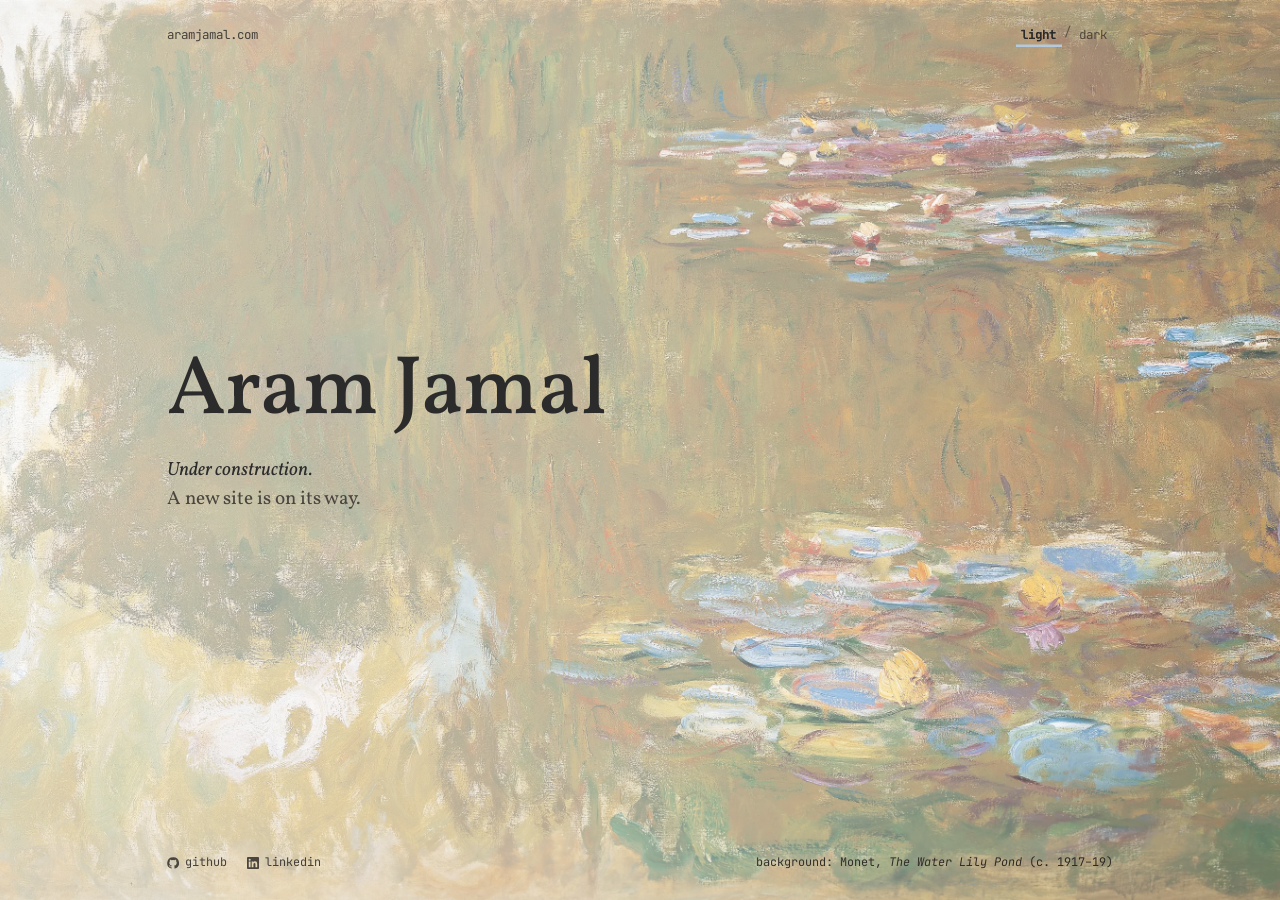
==== index.html @ ae50d489 "aramjamal.com" ====
<!DOCTYPE html>
<html lang="en">
<head>
  <meta charset="UTF-8" />
  <meta name="viewport" content="width=device-width, initial-scale=1.0, viewport-fit=cover" />
  <title>Aram Jamal</title>
  <meta name="description" content="Aram Jamal. Site under construction." />
  <link rel="preconnect" href="https://fonts.googleapis.com">
  <link rel="preconnect" href="https://fonts.gstatic.com" crossorigin>
  <link href="https://fonts.googleapis.com/css2?family=JetBrains+Mono:wght@400;500&family=Vollkorn:ital,wght@0,400..700;1,400..700&display=swap" rel="stylesheet">
  <link rel="apple-touch-icon" sizes="180x180" href="/images/apple-touch-icon.png">
  <link rel="icon" type="image/svg+xml" href="/images/favicon.svg">          <!-- follows light/dark -->
  <link rel="icon" href="/images/favicon.ico" sizes="32x32">
  <meta name="theme-color" content="#FAFAFA" media="(prefers-color-scheme: light)">
  <meta name="theme-color" content="#101010" media="(prefers-color-scheme: dark)">
  <script src="js/theme-init.js"></script>
  <link rel="stylesheet" href="css/main.css">
</head>
<body>
  <header class="bar">
    <span>aramjamal.com</span>
    <div class="theme" role="group" aria-label="Theme">
      <button type="button" data-set="light">light</button><span class="sep">/</span><button type="button" data-set="dark">dark</button>
    </div>
  </header>

  <main>
    <section>
      <h1>Aram Jamal</h1>

      <p class="label"><i>Under construction.</i><br>A new site is on its way.</p>
    </section>
  </main>

  <footer>
    <span class="contact">
      <a href="https://github.com/aramyamal" target="_blank" rel="noopener noreferrer"><svg viewBox="0 0 24 24" aria-hidden="true"><path d="M12 .5a11.5 11.5 0 0 0-3.64 22.41c.58.1.79-.25.79-.56v-2c-3.2.7-3.88-1.37-3.88-1.37-.52-1.33-1.28-1.69-1.28-1.69-1.05-.72.08-.7.08-.7 1.16.08 1.77 1.19 1.77 1.19 1.03 1.77 2.7 1.26 3.36.96.1-.75.4-1.26.73-1.55-2.55-.29-5.24-1.28-5.24-5.69 0-1.26.45-2.29 1.19-3.09-.12-.29-.52-1.46.11-3.05 0 0 .97-.31 3.17 1.18a11 11 0 0 1 5.77 0c2.2-1.49 3.17-1.18 3.17-1.18.63 1.59.23 2.76.11 3.05.74.8 1.19 1.83 1.19 3.09 0 4.42-2.7 5.39-5.26 5.68.41.36.78 1.06.78 2.14v3.17c0 .31.21.67.8.56A11.5 11.5 0 0 0 12 .5Z"/></svg>github</a>
      <a href="https://www.linkedin.com/in/aramyamal/" target="_blank" rel="noopener noreferrer"><svg viewBox="0 0 24 24" aria-hidden="true"><path d="M20.45 20.45h-3.56v-5.57c0-1.33-.02-3.04-1.85-3.04-1.86 0-2.14 1.45-2.14 2.94v5.67H9.34V9h3.41v1.56h.05c.48-.9 1.64-1.85 3.37-1.85 3.6 0 4.27 2.37 4.27 5.46v6.28ZM5.34 7.43a2.06 2.06 0 1 1 0-4.13 2.06 2.06 0 0 1 0 4.13ZM7.12 20.45H3.56V9h3.56v11.45ZM22.22 0H1.77C.79 0 0 .77 0 1.73v20.54C0 23.23.79 24 1.77 24h20.45c.98 0 1.78-.77 1.78-1.73V1.73C24 .77 23.2 0 22.22 0Z"/></svg>linkedin</a>
    </span>
    <span class="credits"><span class="credit-light">background: Monet, <i>The Water Lily Pond</i> (c. 1917–19)</span><span class="credit-dark">background: Monet, <i>Lily Pond</i> (1904)</span></span>
  </footer>

  <script src="js/main.js"></script>
</body>
</html>
---- css/main.css ----
@property --bg       { syntax: "<color>";  inherits: true; initial-value: #FAFAFA; }
@property --fg       { syntax: "<color>";  inherits: true; initial-value: #2b2b2b; }
@property --muted    { syntax: "<color>";  inherits: true; initial-value: #4a463f; }
@property --soft-l   { syntax: "<color>";  inherits: true; initial-value: #4a463f; }
@property --soft-r   { syntax: "<color>";  inherits: true; initial-value: #26231e; }
@property --accent   { syntax: "<color>";  inherits: true; initial-value: #b4c9db; }
@property --switch-w { syntax: "<length>"; inherits: true; initial-value: 2.5px; }
@property --dark     { syntax: "<number>"; inherits: true; initial-value: 0; }

:root {
  --bg: #FAFAFA;
  --fg: #2b2b2b;
  --muted: #4a463f;
  --soft-l: #4a463f;
  --soft-r: #26231e;
  --accent: #b4c9db;
  --switch-w: 2.5px;
  --dark: 0;

  --serif: "Vollkorn", Georgia, serif;
  --mono: "JetBrains Mono", ui-monospace, SFMono-Regular, Menlo, monospace;

  transition: --bg 0.7s ease, --fg 0.7s ease, --muted 0.7s ease, --soft-l 0.7s ease, --soft-r 0.7s ease,
              --accent 0.7s ease, --switch-w 0.7s ease, --dark 0.7s ease;
}

@media (prefers-color-scheme: dark) {
  :root:not([data-theme="light"]) {
    --bg: #0c0d0c; --fg: #e4e4e0; --muted: #a3a8a0; --soft-l: #a3a8a0; --soft-r: #a3a8a0;
    --accent: #8ccf9f; --switch-w: 1px; --dark: 1;
  }
  :root:not([data-theme="light"]) .credit-light { display: none; }
  :root:not([data-theme="light"]) .credit-dark { display: inline; }
}
:root[data-theme="dark"] {
  --bg: #0c0d0c; --fg: #e4e4e0; --muted: #a3a8a0; --soft-l: #a3a8a0; --soft-r: #a3a8a0;
  --accent: #8ccf9f; --switch-w: 1px; --dark: 1;
}
:root[data-theme="dark"] .credit-light { display: none; }
:root[data-theme="dark"] .credit-dark { display: inline; }

:root { --content: 946px; --gutter: 32px; }
@media (max-width: 991px) { :root { --gutter: 24px; } }
@media (max-width: 599px) { :root { --gutter: 16px; } }

* { box-sizing: border-box; }
html, body { margin: 0; }
body {

  height: 100vh; height: 100dvh;
  overflow: hidden;
  display: flex;
  flex-direction: column;
  background-color: var(--bg);
  color: var(--fg);
  font-family: var(--serif);
  font-size: 1.15rem;
  line-height: 1.6;
  -webkit-font-smoothing: antialiased;
}
a { color: inherit; }
.bar, main, footer {
  width: 100%;
  max-width: calc(var(--content) + 2 * var(--gutter));
  margin: 0 auto;
}

body::before, body::after {
  content: ""; position: fixed; inset: 0; pointer-events: none;
}
body::before {
  z-index: -2;
  background: linear-gradient(to right, rgba(255, 255, 255, 0.58) 0%, rgba(255, 255, 255, 0.48) 50%, rgba(255, 255, 255, 0.25) 100%),
              url("../images/waterlilypond-light.webp") center / cover no-repeat;
}
body::after {
  z-index: -1;
  opacity: var(--dark);
  background: linear-gradient(to right, rgba(8, 9, 8, 0.73) 0%, rgba(8, 9, 8, 0.68) 45%, rgba(8, 9, 8, 0.58) 100%),
              url("../images/waterlilies.webp") no-repeat;

  background-size: auto, auto max(168vh, calc(100vw * 1665 / 2200));
  background-position: 0 0, 50% 55%;
}

@media (min-width: 992px) {
  body::before {
    background-image: linear-gradient(to right, rgba(255, 255, 255, 0.58) 0%, rgba(255, 255, 255, 0.48) 50%, rgba(255, 255, 255, 0.25) 100%),
                      url("../images/waterlilypond-light-hd.webp");
  }
  body::after {
    background-image: linear-gradient(to right, rgba(8, 9, 8, 0.73) 0%, rgba(8, 9, 8, 0.68) 45%, rgba(8, 9, 8, 0.58) 100%),
                      url("../images/waterlilies-hd.webp");
  }
}

.bar > span:first-child, .theme button, .theme .sep, footer > span {
  background-image: linear-gradient(to right, var(--soft-l), var(--soft-r));
  background-attachment: fixed;
  -webkit-background-clip: text; background-clip: text;
  color: transparent;
}

.theme button, .contact a {
  box-shadow: inset 0 calc(-1 * var(--switch-w)) 0 transparent;
}
.theme button[aria-pressed="true"],
.theme button:hover, .theme button:focus-visible,
.contact a:hover, .contact a:focus-visible {
  color: var(--fg);
  font-weight: 500;
  box-shadow: inset 0 calc(-1 * var(--switch-w)) 0 var(--accent);
}

.theme button[aria-pressed="true"], .theme button:hover, .theme button:focus-visible {
  background-image: linear-gradient(var(--fg), var(--fg));
}

.bar {
  display: flex;
  justify-content: space-between;
  align-items: center;
  gap: 1rem;
  padding: 1.4rem var(--gutter);
  font-family: var(--mono);
  font-size: 0.78rem;
}

.theme { display: inline-flex; gap: 0.15rem; }
.theme button {
  font: inherit; background-color: transparent; border: 0; cursor: pointer;
  padding: 0.15rem 0.35rem;
  transition: color 0.4s ease, box-shadow 0.4s ease, opacity 0.4s ease;
}

.theme button:not([aria-pressed="true"]) { opacity: 0.72; }
.theme button:hover, .theme button:focus-visible { opacity: 1; }
.theme .sep { opacity: 0.6; }

main {
  flex: 1;
  display: grid;
  align-items: center;
  padding: 2rem var(--gutter) calc(3rem + 2.5vh);
}
h1 {
  font-weight: 500;
  font-size: clamp(3rem, 8vw, 5.2rem);
  line-height: 1;
  letter-spacing: -0.01em;
  margin: 0 0 1.4rem;
}
.label {
  font-size: 1.2rem;
  line-height: 1.5;
  color: var(--muted);
  margin: 0;
}
.label i { color: var(--fg); }

footer {
  display: flex;
  justify-content: space-between;
  align-items: flex-end;
  flex-wrap: wrap;
  gap: 0.6rem 1.5rem;
  padding: 1.2rem var(--gutter) 1.6rem;
  font-family: var(--mono);
  font-size: 0.74rem;
}

.contact > *, .credits { padding-bottom: 0.15rem; }

.contact { display: inline-flex; flex-wrap: wrap; gap: 0.3rem 1.2rem; }
.contact a {
  display: inline-flex; align-items: center; gap: 0.4rem;
  text-decoration: none;
  transition: box-shadow 0.3s ease;
}

.contact svg { width: 12px; height: 12px; fill: var(--soft-l); }
.contact a:hover svg, .contact a:focus-visible svg { fill: var(--fg); }

.credits { margin-left: auto; text-align: right; }
.credit-dark { display: none; }

@media (max-width: 991px) {
  .bar { padding-top: 1rem; padding-bottom: 1rem; }
  main { padding-top: 0.5rem; padding-bottom: 1rem; min-height: 0; }
}

@media (max-width: 599px) {
  .bar { position: sticky; top: 0; padding-top: max(1rem, env(safe-area-inset-top)); }
  footer { padding-bottom: max(1rem, env(safe-area-inset-bottom)); font-size: 0.68rem; }
  body::after { background-size: auto, auto max(152vh, calc(100vw * 1665 / 2200)); background-position: 0 0, 50% 41%; }
}
@media (max-width: 599px) and (max-height: 800px) {
  body::after { background-position: 0 0, 50% 44.5%; }
}
@media (max-width: 599px) and (max-height: 650px) {
  body::after { background-position: 0 0, 50% 48%; }
}
@media (max-width: 599px) and (max-height: 580px) {
  body::after { background-position: 0 0, 50% 51.5%; }
}
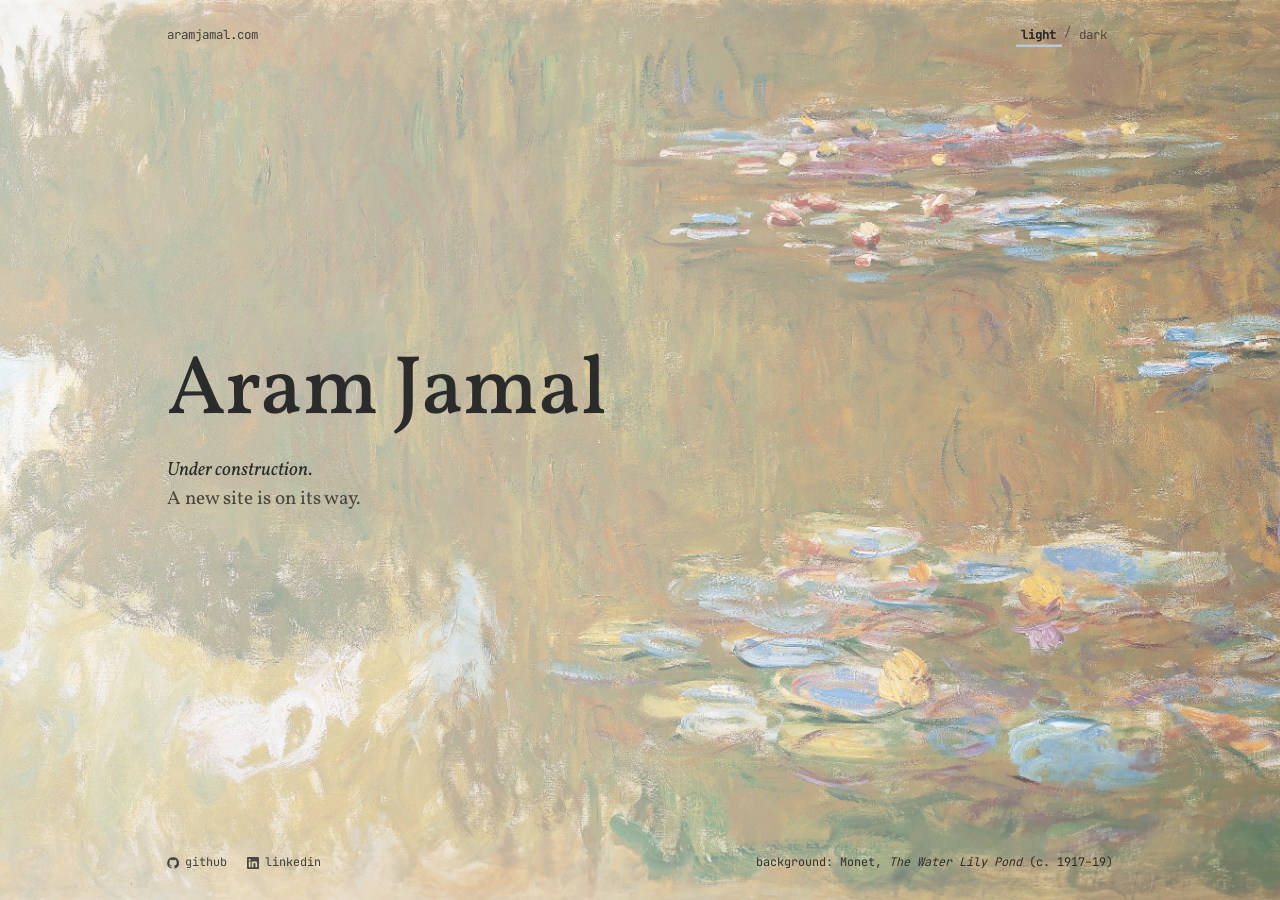
==== commit 5fc78410: "Improve load performance, layout robustness and add 404 page - Self-host Vollkorn and JetBrains Mono" ====
--- a/index.html
+++ b/index.html
@@ -5,20 +5,34 @@
   <meta name="viewport" content="width=device-width, initial-scale=1.0, viewport-fit=cover" />
   <title>Aram Jamal</title>
   <meta name="description" content="Aram Jamal. Site under construction." />
-  <link rel="preconnect" href="https://fonts.googleapis.com">
-  <link rel="preconnect" href="https://fonts.gstatic.com" crossorigin>
-  <link href="https://fonts.googleapis.com/css2?family=JetBrains+Mono:wght@400;500&family=Vollkorn:ital,wght@0,400..700;1,400..700&display=swap" rel="stylesheet">
-  <link rel="apple-touch-icon" sizes="180x180" href="/images/apple-touch-icon.png">
-  <link rel="icon" type="image/svg+xml" href="/images/favicon.svg">          <!-- follows light/dark -->
-  <link rel="icon" href="/images/favicon.ico" sizes="32x32">
+  <link rel="canonical" href="https://aramjamal.com/">
+  <meta property="og:type" content="website">
+  <meta property="og:url" content="https://aramjamal.com/">
+  <meta property="og:title" content="Aram Jamal">
+  <meta property="og:description" content="Aram Jamal. Site under construction.">
+  <meta property="og:image" content="https://aramjamal.com/images/og.jpg">
+  <meta property="og:image:width" content="1200">
+  <meta property="og:image:height" content="630">
+  <meta property="og:image:alt" content="Claude Monet, The Water Lily Pond (c. 1917–19)">
+  <meta name="twitter:card" content="summary_large_image">
+  <script>try { var t = localStorage.getItem("theme"); if (t === "light" || t === "dark") document.documentElement.dataset.theme = t; } catch (e) {} document.documentElement.classList.add("js");</script>
+  <!-- Background images are only referenced from CSS; preload the one this visitor will see so it starts downloading immediately. -->
+  <link rel="preload" as="image" type="image/webp" fetchpriority="high" href="images/waterlilypond-light.webp"    media="(max-width: 991px) and (prefers-color-scheme: light)">
+  <link rel="preload" as="image" type="image/webp" fetchpriority="high" href="images/waterlilypond-light-hd.webp" media="(min-width: 992px) and (prefers-color-scheme: light)">
+  <link rel="preload" as="image" type="image/webp" fetchpriority="high" href="images/waterlilies.webp"            media="(max-width: 991px) and (prefers-color-scheme: dark)">
+  <link rel="preload" as="image" type="image/webp" fetchpriority="high" href="images/waterlilies-hd.webp"         media="(min-width: 992px) and (prefers-color-scheme: dark)">
+  <link rel="preload" as="font" type="font/woff2" href="fonts/vollkorn-latin.woff2" crossorigin>
+  <link rel="preload" as="font" type="font/woff2" href="fonts/jetbrains-mono-latin.woff2" crossorigin>
+  <link rel="apple-touch-icon" sizes="180x180" href="images/apple-touch-icon.png">
+  <link rel="icon" type="image/svg+xml" href="images/favicon.svg">          <!-- follows light/dark -->
+  <link rel="icon" href="images/favicon.ico" sizes="32x32">
   <meta name="theme-color" content="#FAFAFA" media="(prefers-color-scheme: light)">
-  <meta name="theme-color" content="#101010" media="(prefers-color-scheme: dark)">
-  <script src="js/theme-init.js"></script>
+  <meta name="theme-color" content="#0c0d0c" media="(prefers-color-scheme: dark)">
   <link rel="stylesheet" href="css/main.css">
 </head>
 <body>
   <header class="bar">
-    <span>aramjamal.com</span>
+    <a class="home" href="./">aramjamal.com</a>
     <div class="theme" role="group" aria-label="Theme">
       <button type="button" data-set="light">light</button><span class="sep">/</span><button type="button" data-set="dark">dark</button>
     </div>
@@ -37,7 +51,7 @@
       <a href="https://github.com/aramyamal" target="_blank" rel="noopener noreferrer"><svg viewBox="0 0 24 24" aria-hidden="true"><path d="M12 .5a11.5 11.5 0 0 0-3.64 22.41c.58.1.79-.25.79-.56v-2c-3.2.7-3.88-1.37-3.88-1.37-.52-1.33-1.28-1.69-1.28-1.69-1.05-.72.08-.7.08-.7 1.16.08 1.77 1.19 1.77 1.19 1.03 1.77 2.7 1.26 3.36.96.1-.75.4-1.26.73-1.55-2.55-.29-5.24-1.28-5.24-5.69 0-1.26.45-2.29 1.19-3.09-.12-.29-.52-1.46.11-3.05 0 0 .97-.31 3.17 1.18a11 11 0 0 1 5.77 0c2.2-1.49 3.17-1.18 3.17-1.18.63 1.59.23 2.76.11 3.05.74.8 1.19 1.83 1.19 3.09 0 4.42-2.7 5.39-5.26 5.68.41.36.78 1.06.78 2.14v3.17c0 .31.21.67.8.56A11.5 11.5 0 0 0 12 .5Z"/></svg>github</a>
       <a href="https://www.linkedin.com/in/aramyamal/" target="_blank" rel="noopener noreferrer"><svg viewBox="0 0 24 24" aria-hidden="true"><path d="M20.45 20.45h-3.56v-5.57c0-1.33-.02-3.04-1.85-3.04-1.86 0-2.14 1.45-2.14 2.94v5.67H9.34V9h3.41v1.56h.05c.48-.9 1.64-1.85 3.37-1.85 3.6 0 4.27 2.37 4.27 5.46v6.28ZM5.34 7.43a2.06 2.06 0 1 1 0-4.13 2.06 2.06 0 0 1 0 4.13ZM7.12 20.45H3.56V9h3.56v11.45ZM22.22 0H1.77C.79 0 0 .77 0 1.73v20.54C0 23.23.79 24 1.77 24h20.45c.98 0 1.78-.77 1.78-1.73V1.73C24 .77 23.2 0 22.22 0Z"/></svg>linkedin</a>
     </span>
-    <span class="credits"><span class="credit-light">background: Monet, <i>The Water Lily Pond</i> (c. 1917–19)</span><span class="credit-dark">background: Monet, <i>Lily Pond</i> (1904)</span></span>
+    <span class="credits"><span class="credit-light">background: Monet, <cite>The Water Lily Pond</cite> (c. 1917–19)</span><span class="credit-dark">background: Monet, <cite>Lily Pond</cite> (1904)</span></span>
   </footer>
 
   <script src="js/main.js"></script>
--- a/css/main.css
+++ b/css/main.css
@@ -1,3 +1,17 @@
+/* Self-hosted fonts (latin subset; both variable). Vollkorn 400/500 + italic 400, JetBrains Mono 400/500. */
+@font-face {
+  font-family: "Vollkorn"; font-style: normal; font-weight: 400 500; font-display: swap;
+  src: url("../fonts/vollkorn-latin.woff2") format("woff2");
+}
+@font-face {
+  font-family: "Vollkorn"; font-style: italic; font-weight: 400; font-display: swap;
+  src: url("../fonts/vollkorn-italic-latin.woff2") format("woff2");
+}
+@font-face {
+  font-family: "JetBrains Mono"; font-style: normal; font-weight: 400 500; font-display: swap;
+  src: url("../fonts/jetbrains-mono-latin.woff2") format("woff2");
+}
+
 @property --bg       { syntax: "<color>";  inherits: true; initial-value: #FAFAFA; }
 @property --fg       { syntax: "<color>";  inherits: true; initial-value: #2b2b2b; }
 @property --muted    { syntax: "<color>";  inherits: true; initial-value: #4a463f; }
@@ -39,6 +53,28 @@
 :root[data-theme="dark"] .credit-light { display: none; }
 :root[data-theme="dark"] .credit-dark { display: inline; }
 
+/* Background images. Only the active theme's image is referenced until main.js adds
+   .bg-all after page load, so the hidden one never competes with the first paint. */
+:root {
+  --img-l: url("../images/waterlilypond-light.webp");
+  --img-d: url("../images/waterlilies.webp");
+  --bg-l: var(--img-l);
+  --bg-d: none;
+}
+@media (min-width: 992px) {
+  :root {
+    --img-l: url("../images/waterlilypond-light-hd.webp");
+    --img-d: url("../images/waterlilies-hd.webp");
+  }
+}
+@media (prefers-color-scheme: dark) {
+  :root:not([data-theme="light"]) { --bg-l: none; --bg-d: var(--img-d); }
+}
+:root[data-theme="dark"] { --bg-l: none; --bg-d: var(--img-d); }
+:root.bg-all { --bg-l: var(--img-l); --bg-d: var(--img-d); }
+
+html:not(.js) .theme { display: none; }
+
 :root { --content: 946px; --gutter: 32px; }
 @media (max-width: 991px) { :root { --gutter: 24px; } }
 @media (max-width: 599px) { :root { --gutter: 16px; } }
@@ -46,9 +82,7 @@
 * { box-sizing: border-box; }
 html, body { margin: 0; }
 body {
-
-  height: 100vh; height: 100dvh;
-  overflow: hidden;
+  min-height: 100vh; min-height: 100dvh;
   display: flex;
   flex-direction: column;
   background-color: var(--bg);
@@ -71,50 +105,43 @@
 body::before {
   z-index: -2;
   background: linear-gradient(to right, rgba(255, 255, 255, 0.58) 0%, rgba(255, 255, 255, 0.48) 50%, rgba(255, 255, 255, 0.25) 100%),
-              url("../images/waterlilypond-light.webp") center / cover no-repeat;
+              var(--bg-l) center / cover no-repeat;
 }
 body::after {
   z-index: -1;
   opacity: var(--dark);
   background: linear-gradient(to right, rgba(8, 9, 8, 0.73) 0%, rgba(8, 9, 8, 0.68) 45%, rgba(8, 9, 8, 0.58) 100%),
-              url("../images/waterlilies.webp") no-repeat;
+              var(--bg-d) no-repeat;
 
   background-size: auto, auto max(168vh, calc(100vw * 1665 / 2200));
   background-position: 0 0, 50% 55%;
 }
 
-@media (min-width: 992px) {
-  body::before {
-    background-image: linear-gradient(to right, rgba(255, 255, 255, 0.58) 0%, rgba(255, 255, 255, 0.48) 50%, rgba(255, 255, 255, 0.25) 100%),
-                      url("../images/waterlilypond-light-hd.webp");
-  }
-  body::after {
-    background-image: linear-gradient(to right, rgba(8, 9, 8, 0.73) 0%, rgba(8, 9, 8, 0.68) 45%, rgba(8, 9, 8, 0.58) 100%),
-                      url("../images/waterlilies-hd.webp");
-  }
-}
-
-.bar > span:first-child, .theme button, .theme .sep, footer > span {
+.bar .home, .theme button, .theme .sep, footer > span {
   background-image: linear-gradient(to right, var(--soft-l), var(--soft-r));
   background-attachment: fixed;
   -webkit-background-clip: text; background-clip: text;
   color: transparent;
 }
 
-.theme button, .contact a {
+.theme button, .contact a, .bar .home {
   box-shadow: inset 0 calc(-1 * var(--switch-w)) 0 transparent;
 }
 .theme button[aria-pressed="true"],
 .theme button:hover, .theme button:focus-visible,
-.contact a:hover, .contact a:focus-visible {
+.contact a:hover, .contact a:focus-visible,
+.bar .home:hover, .bar .home:focus-visible {
   color: var(--fg);
   font-weight: 500;
   box-shadow: inset 0 calc(-1 * var(--switch-w)) 0 var(--accent);
 }
 
-.theme button[aria-pressed="true"], .theme button:hover, .theme button:focus-visible {
+.theme button[aria-pressed="true"], .theme button:hover, .theme button:focus-visible,
+.bar .home:hover, .bar .home:focus-visible {
   background-image: linear-gradient(var(--fg), var(--fg));
 }
+
+.bar .home { text-decoration: none; transition: box-shadow 0.3s ease; }
 
 .bar {
   display: flex;
@@ -186,11 +213,11 @@
 
 @media (max-width: 991px) {
   .bar { padding-top: 1rem; padding-bottom: 1rem; }
-  main { padding-top: 0.5rem; padding-bottom: 1rem; min-height: 0; }
+  main { padding-top: 0.5rem; padding-bottom: 1rem; }
 }
 
 @media (max-width: 599px) {
-  .bar { position: sticky; top: 0; padding-top: max(1rem, env(safe-area-inset-top)); }
+  .bar { padding-top: max(1rem, env(safe-area-inset-top)); }
   footer { padding-bottom: max(1rem, env(safe-area-inset-bottom)); font-size: 0.68rem; }
   body::after { background-size: auto, auto max(152vh, calc(100vw * 1665 / 2200)); background-position: 0 0, 50% 41%; }
 }
